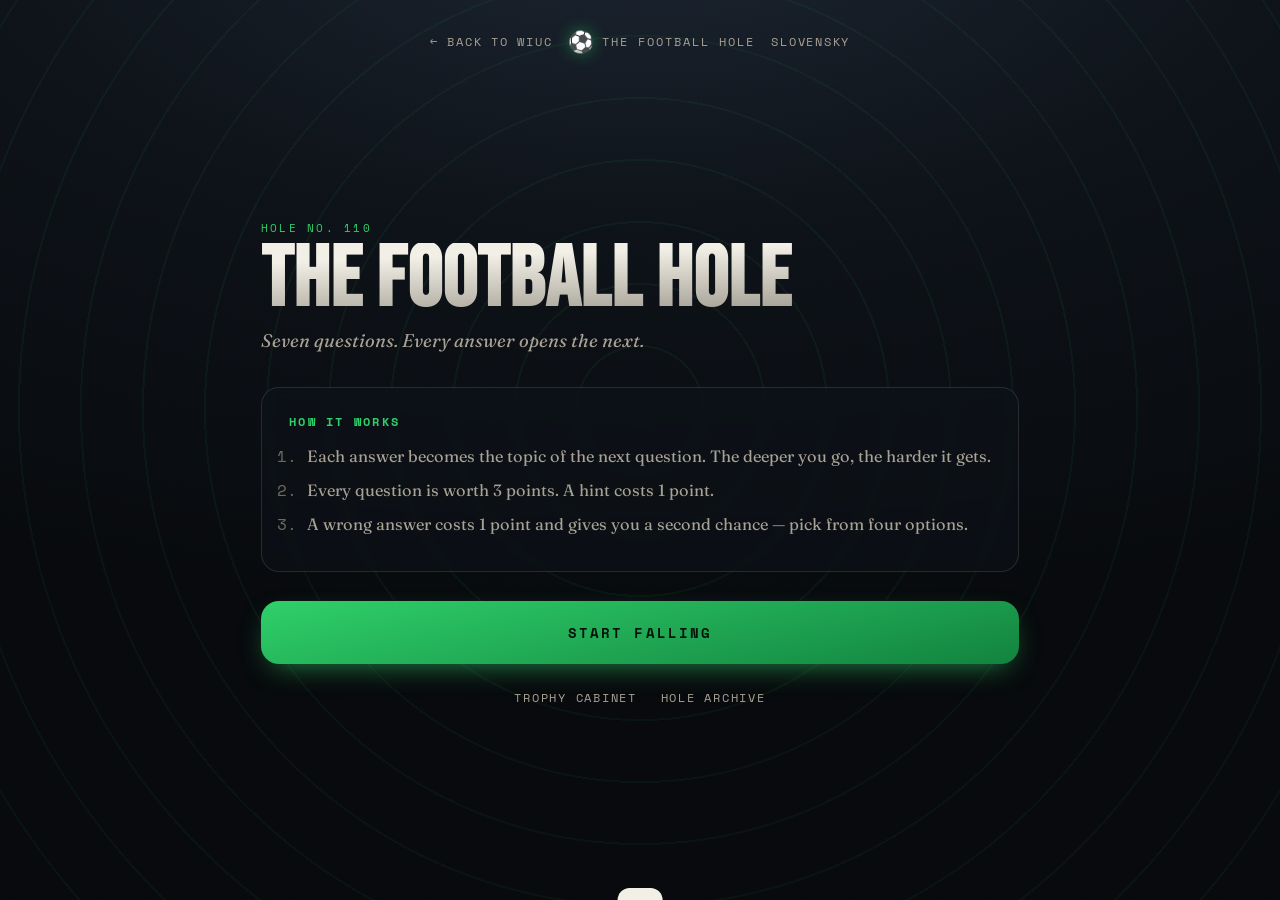
==== hra/index.html @ 608c359f "Open WIUC first and move the football game to /hra/ The site root now redirects to the WIUC helper, " ====
<!DOCTYPE html>
<html lang="en">
<head>
<meta charset="utf-8">
<meta name="viewport" content="width=device-width, initial-scale=1, viewport-fit=cover">
<title>Futbalová nora</title>
<meta name="description" content="Seven football trivia questions. Every answer opens the next.">
<link rel="icon" href="data:image/svg+xml,<svg xmlns='http://www.w3.org/2000/svg' viewBox='0 0 100 100'><text y='.9em' font-size='90'>⚽</text></svg>">
<link rel="preconnect" href="https://fonts.googleapis.com">
<link rel="preconnect" href="https://fonts.gstatic.com" crossorigin>
<link href="https://fonts.googleapis.com/css2?family=Bebas+Neue&family=Fraunces:opsz,wght@9..144,400;9..144,600&family=Space+Mono:wght@400;700&display=swap" rel="stylesheet">
<link rel="stylesheet" href="css/styles.css">
</head>
<body>

<div class="tunnel" aria-hidden="true">
  <div class="tunnel__rings"></div>
  <div class="tunnel__grain"></div>
</div>

<header class="topbar">
  <a class="linkbtn topbar__back" href="../wiuc/" data-i18n="backToWiuc">← Späť na WIUC</a>
  <div class="topbar__brand">
    <span class="topbar__ball">⚽</span>
    <span class="topbar__name" data-i18n="appName">Futbalová nora</span>
  </div>
  <button type="button" class="linkbtn" id="lang-toggle" data-i18n="langLabel">English</button>
</header>

<main id="app">

  <!-- INTRO -->
  <section class="screen screen--intro" id="screen-intro">
    <p class="eyebrow" id="intro-number">Nora č. 1</p>
    <h1 class="title" data-i18n="appName">Futbalová nora</h1>
    <p class="tagline" data-i18n="tagline">Sedem otázok. Každá odpoveď otvára ďalšiu.</p>

    <div class="rules">
      <h2 class="rules__title" data-i18n="howToTitle">Ako sa to hrá</h2>
      <ol class="rules__list">
        <li data-i18n="howTo1"></li>
        <li data-i18n="howTo2"></li>
        <li data-i18n="howTo3"></li>
      </ol>
    </div>

    <p class="notice hidden" id="intro-notice" data-i18n="alreadyPlayed"></p>
    <button type="button" class="btn btn--primary" id="btn-play" data-i18n="play">Padáme dolu</button>

    <div class="introlinks">
      <button type="button" class="linkbtn" id="btn-cabinet-intro" data-i18n="cabinet">Vitrína</button>
      <button type="button" class="linkbtn" id="btn-archive-intro" data-i18n="archive">Archív nôr</button>
    </div>

    <div class="rankstrip hidden" id="intro-rank">
      <span class="rankstrip__badge" id="intro-rank-name"></span>
      <span class="rankstrip__streak" id="intro-streak"></span>
    </div>
  </section>

  <!-- QUESTION -->
  <section class="screen screen--question hidden" id="screen-question">
    <div class="depth" id="depth" aria-hidden="true"></div>
    <p class="depth__label"><span data-i18n="depth">Hĺbka</span> <span id="depth-count">1/7</span></p>

    <div class="card" id="question-card">
      <p class="topic"><span class="topic__label" data-i18n="topicLabel">Téma</span><span class="topic__value" id="topic-value"></span></p>
      <h2 class="question" id="question-text"></h2>

      <p class="hintbox hidden" id="hint-box"><span class="hintbox__label" data-i18n="hintLabel">Nápoveda:</span> <span id="hint-text"></span></p>

      <form class="answerform" id="answer-form" autocomplete="off">
        <input type="text" class="answerform__input" id="answer-input" autocomplete="off" autocorrect="off" autocapitalize="off" spellcheck="false">
        <button type="submit" class="btn btn--primary" id="btn-submit" data-i18n="submit">Potvrdiť</button>
      </form>

      <div class="choices hidden" id="choices"></div>

      <p class="verdict hidden" id="verdict"></p>

      <button type="button" class="linkbtn hidden" id="btn-hint">
        <span data-i18n="hint">Nápoveda</span> <span class="cost" data-i18n="hintCost">−1 bod</span>
      </button>
      <button type="button" class="btn btn--ghost hidden" id="btn-next" data-i18n="next">Ďalej</button>
    </div>
  </section>

  <!-- RESULTS -->
  <section class="screen screen--results hidden" id="screen-results">
    <p class="eyebrow" id="results-number"></p>
    <h1 class="title title--sm" data-i18n="resultsTitle">Vynoril si sa</h1>

    <p class="score"><span id="score-value">0</span><span class="score__max">/<span id="score-max">21</span></span></p>
    <p class="praise" id="praise"></p>
    <p class="grid" id="result-grid"></p>

    <div class="unlocks hidden" id="unlocks">
      <p class="unlocks__title" id="unlocks-title"></p>
      <ul class="unlocks__list" id="unlocks-list"></ul>
    </div>

    <div class="rankcard hidden" id="rankcard">
      <div class="rankcard__head">
        <span class="rankcard__label" data-i18n="rankLabel">Hodnosť</span>
        <span class="rankcard__name" id="rank-name"></span>
      </div>
      <div class="rankbar"><span class="rankbar__fill" id="rank-fill"></span></div>
      <p class="rankcard__foot" id="rank-foot"></p>
    </div>

    <p class="countdown hidden" id="countdown">
      <span class="countdown__label" data-i18n="nextHole">Ďalšia nora o</span>
      <span class="countdown__clock" id="countdown-clock">00:00:00</span>
    </p>

    <button type="button" class="btn btn--primary" id="btn-share" data-i18n="share">Zdieľať výsledok</button>

    <div class="stats hidden" id="stats">
      <h2 class="section-title" data-i18n="statsTitle">Štatistiky</h2>
      <dl class="stats__grid">
        <div class="stats__item"><dt data-i18n="statPlayed"></dt><dd id="stat-played">0</dd></div>
        <div class="stats__item"><dt data-i18n="statAverage"></dt><dd id="stat-average">0</dd></div>
        <div class="stats__item"><dt data-i18n="statStreak"></dt><dd id="stat-streak">0</dd></div>
        <div class="stats__item"><dt data-i18n="statPerfect"></dt><dd id="stat-perfect">0</dd></div>
      </dl>
    </div>

    <h2 class="section-title" data-i18n="recap">Prehľad odpovedí</h2>
    <ol class="recap" id="recap"></ol>

    <div class="introlinks">
      <button type="button" class="linkbtn" id="btn-cabinet-results" data-i18n="cabinet">Vitrína</button>
      <button type="button" class="linkbtn" id="btn-archive-results" data-i18n="playAnother">Zahrať si inú</button>
    </div>
  </section>

  <!-- TROPHY CABINET -->
  <section class="screen screen--cabinet hidden" id="screen-cabinet">
    <h1 class="title title--sm" data-i18n="cabinetTitle">Tvoja vitrína</h1>

    <div class="rankcard rankcard--big" id="cabinet-rankcard">
      <div class="rankcard__head">
        <span class="rankcard__label" data-i18n="careerTitle">Kariéra</span>
        <span class="rankcard__name" id="cabinet-rank-name"></span>
      </div>
      <div class="rankbar"><span class="rankbar__fill" id="cabinet-rank-fill"></span></div>
      <p class="rankcard__foot" id="cabinet-rank-foot"></p>
    </div>

    <h2 class="section-title"><span data-i18n="trophies">Trofeje</span> <span id="trophy-count"></span></h2>
    <ul class="trophies" id="trophies"></ul>

    <button type="button" class="linkbtn linkbtn--block" id="btn-cabinet-back" data-i18n="back">Späť</button>
  </section>

  <!-- ARCHIVE -->
  <section class="screen screen--archive hidden" id="screen-archive">
    <h1 class="title title--sm" data-i18n="archiveTitle">Vyber si noru</h1>
    <p class="tagline" data-i18n="archiveNote"></p>
    <ul class="archive" id="archive-list"></ul>
    <button type="button" class="linkbtn linkbtn--block" id="btn-archive-back" data-i18n="back">Späť</button>
  </section>

</main>

<div class="toast" id="toast" role="status" aria-live="polite"></div>

<script src="data/puzzles.js"></script>
<script src="js/i18n.js"></script>
<script src="js/answers.js"></script>
<script src="js/daily.js"></script>
<script src="js/storage.js"></script>
<script src="js/share.js"></script>
<script src="js/game.js"></script>
<script src="js/awards.js"></script>
<script src="js/main.js"></script>
</body>
</html>
---- hra/css/styles.css ----
/* Futbalová nora — dark tunnel theme, mobile first. */

:root {
  --ink: #f2efe6;
  --ink-dim: #a8a294;
  --ink-faint: #6f6a5e;
  --pitch: #2fd06a;
  --pitch-deep: #12833f;
  --clay: #e8623c;
  --gold: #f5c542;
  --void: #07090c;
  --soil: #0e1319;
  --soil-lift: #151b23;
  --line: rgba(242, 239, 230, 0.12);
  --line-strong: rgba(242, 239, 230, 0.28);

  --display: 'Bebas Neue', 'Haettenschweiler', 'Arial Narrow', sans-serif;
  --serif: 'Fraunces', Georgia, 'Times New Roman', serif;
  --mono: 'Space Mono', ui-monospace, 'Courier New', monospace;

  --gutter: 1.25rem;
  --radius: 14px;
}

* { box-sizing: border-box; }

html, body {
  margin: 0;
  padding: 0;
  min-height: 100%;
}

body {
  background: var(--void);
  color: var(--ink);
  font-family: var(--serif);
  font-size: 17px;
  line-height: 1.55;
  -webkit-font-smoothing: antialiased;
  overflow-x: hidden;
}

.hidden { display: none !important; }

/* --- Tunnel backdrop --------------------------------------------------- */

.tunnel {
  position: fixed;
  inset: 0;
  z-index: 0;
  pointer-events: none;
  background:
    radial-gradient(120% 80% at 50% -10%, #1b2430 0%, #0d1218 45%, var(--void) 100%);
}

/* Concentric rings receding toward a vanishing point at the top. */
.tunnel__rings {
  position: absolute;
  left: 50%;
  top: -14vh;
  width: 190vmax;
  height: 190vmax;
  transform: translateX(-50%);
  background: repeating-radial-gradient(
    circle at 50% 22%,
    rgba(47, 208, 106, 0.055) 0 2px,
    transparent 2px 62px
  );
  mask-image: radial-gradient(circle at 50% 22%, #000 0%, #000 34%, transparent 72%);
  -webkit-mask-image: radial-gradient(circle at 50% 22%, #000 0%, #000 34%, transparent 72%);
  animation: drift 34s linear infinite;
}

@keyframes drift {
  from { transform: translateX(-50%) scale(1); }
  to { transform: translateX(-50%) scale(1.28); }
}

.tunnel__grain {
  position: absolute;
  inset: 0;
  opacity: 0.28;
  mix-blend-mode: overlay;
  background-image: url("data:image/svg+xml,%3Csvg xmlns='http://www.w3.org/2000/svg' width='140' height='140'%3E%3Cfilter id='n'%3E%3CfeTurbulence type='fractalNoise' baseFrequency='0.85' numOctaves='3'/%3E%3C/filter%3E%3Crect width='140' height='140' filter='url(%23n)' opacity='0.5'/%3E%3C/svg%3E");
}

/* --- Chrome ------------------------------------------------------------ */

.topbar {
  position: relative;
  z-index: 2;
  display: flex;
  align-items: center;
  justify-content: space-between;
  gap: 1rem;
  padding: 0.9rem var(--gutter);
  max-width: 34rem;
  margin: 0 auto;
}

.topbar__back {
  text-decoration: none;
  white-space: nowrap;
}

.topbar__brand {
  display: flex;
  align-items: center;
  gap: 0.5rem;
}

.topbar__ball {
  font-size: 1.05rem;
  filter: drop-shadow(0 0 8px rgba(47, 208, 106, 0.45));
}

.topbar__name {
  font-family: var(--mono);
  font-size: 0.7rem;
  letter-spacing: 0.16em;
  text-transform: uppercase;
  color: var(--ink-dim);
}

#app {
  position: relative;
  z-index: 1;
  max-width: 34rem;
  margin: 0 auto;
  padding: 0 var(--gutter) 5rem;
}

.screen {
  animation: rise 0.5s cubic-bezier(0.2, 0.8, 0.3, 1) both;
}

@keyframes rise {
  from { opacity: 0; transform: translateY(22px); }
  to { opacity: 1; transform: none; }
}

/* --- Typography -------------------------------------------------------- */

.eyebrow {
  font-family: var(--mono);
  font-size: 0.7rem;
  letter-spacing: 0.2em;
  text-transform: uppercase;
  color: var(--pitch);
  margin: 1.5rem 0 0.4rem;
}

.title {
  font-family: var(--display);
  font-size: clamp(3.2rem, 17vw, 5.4rem);
  line-height: 0.86;
  letter-spacing: 0.01em;
  margin: 0 0 0.6rem;
  text-transform: uppercase;
  background: linear-gradient(178deg, var(--ink) 20%, var(--ink-faint) 130%);
  -webkit-background-clip: text;
  background-clip: text;
  color: transparent;
}

.title--sm { font-size: clamp(2.4rem, 12vw, 3.6rem); }

.tagline {
  font-size: 1.02rem;
  font-style: italic;
  color: var(--ink-dim);
  margin: 0 0 2rem;
  max-width: 26rem;
}

.section-title {
  font-family: var(--mono);
  font-size: 0.72rem;
  letter-spacing: 0.18em;
  text-transform: uppercase;
  color: var(--ink-faint);
  margin: 2.4rem 0 0.8rem;
  padding-bottom: 0.5rem;
  border-bottom: 1px solid var(--line);
}

/* --- Buttons ----------------------------------------------------------- */

.btn {
  display: block;
  width: 100%;
  min-height: 3.25rem;
  padding: 0.85rem 1.4rem;
  border: 0;
  border-radius: var(--radius);
  font-family: var(--mono);
  font-size: 0.82rem;
  font-weight: 700;
  letter-spacing: 0.14em;
  text-transform: uppercase;
  cursor: pointer;
  transition: transform 0.14s ease, box-shadow 0.2s ease, background 0.2s ease;
}

.btn--primary {
  background: linear-gradient(168deg, var(--pitch) 0%, var(--pitch-deep) 100%);
  color: #04140a;
  box-shadow: 0 10px 30px -12px rgba(47, 208, 106, 0.75);
}

.btn--primary:hover { transform: translateY(-2px); }
.btn--primary:active { transform: translateY(1px); }

.btn--ghost {
  background: transparent;
  color: var(--ink);
  border: 1px solid var(--line-strong);
}

.btn--ghost:hover { background: rgba(242, 239, 230, 0.06); }

.linkbtn {
  display: inline-flex;
  align-items: center;
  gap: 0.4rem;
  background: none;
  border: 0;
  padding: 0.6rem 0;
  color: var(--ink-dim);
  font-family: var(--mono);
  font-size: 0.72rem;
  letter-spacing: 0.14em;
  text-transform: uppercase;
  cursor: pointer;
  border-bottom: 1px solid transparent;
  transition: color 0.18s ease, border-color 0.18s ease;
}

.linkbtn:hover { color: var(--ink); border-bottom-color: var(--pitch); }

.linkbtn--block {
  display: block;
  width: 100%;
  margin-top: 1.1rem;
  text-align: center;
}

.cost { color: var(--clay); }

/* --- Intro ------------------------------------------------------------- */

.rules {
  border: 1px solid var(--line);
  border-radius: var(--radius);
  padding: 1.15rem 1.25rem 1.25rem;
  background: rgba(14, 19, 25, 0.6);
  backdrop-filter: blur(3px);
  margin-bottom: 1.8rem;
}

.rules__title {
  font-family: var(--mono);
  font-size: 0.7rem;
  letter-spacing: 0.18em;
  text-transform: uppercase;
  color: var(--pitch);
  margin: 0 0 0.75rem;
}

.rules__list {
  margin: 0;
  padding-left: 1.1rem;
  color: var(--ink-dim);
  font-size: 0.95rem;
}

.rules__list li { margin-bottom: 0.55rem; }
.rules__list li::marker { color: var(--ink-faint); font-family: var(--mono); }

.notice {
  font-family: var(--mono);
  font-size: 0.75rem;
  color: var(--gold);
  border-left: 2px solid var(--gold);
  padding-left: 0.75rem;
  margin-bottom: 1.2rem;
}

/* --- Depth meter ------------------------------------------------------- */

.depth {
  display: flex;
  gap: 5px;
  margin: 1.6rem 0 0.5rem;
}

.depth__seg {
  flex: 1;
  height: 4px;
  border-radius: 2px;
  background: rgba(242, 239, 230, 0.1);
  transition: background 0.35s ease, box-shadow 0.35s ease;
}

.depth__seg.is-past { background: var(--pitch-deep); }

.depth__seg.is-now {
  background: var(--pitch);
  box-shadow: 0 0 14px rgba(47, 208, 106, 0.7);
}

.depth__label {
  font-family: var(--mono);
  font-size: 0.66rem;
  letter-spacing: 0.18em;
  text-transform: uppercase;
  color: var(--ink-faint);
  margin: 0 0 1.4rem;
}

/* --- Question card ----------------------------------------------------- */

.card {
  position: relative;
  border: 1px solid var(--line);
  border-radius: var(--radius);
  background: linear-gradient(180deg, var(--soil-lift) 0%, var(--soil) 100%);
  padding: 1.4rem 1.25rem 1.5rem;
  box-shadow: 0 26px 60px -30px rgba(0, 0, 0, 0.95);
}

.card--good { animation: pulse-good 0.6s ease; }
.card--bad { animation: shake 0.45s ease; }

@keyframes pulse-good {
  0% { box-shadow: 0 0 0 0 rgba(47, 208, 106, 0.5); }
  100% { box-shadow: 0 0 0 26px rgba(47, 208, 106, 0); }
}

@keyframes shake {
  0%, 100% { transform: translateX(0); }
  20% { transform: translateX(-9px); }
  40% { transform: translateX(8px); }
  60% { transform: translateX(-5px); }
  80% { transform: translateX(3px); }
}

.topic {
  display: flex;
  flex-wrap: wrap;
  align-items: baseline;
  gap: 0.5rem;
  margin: 0 0 0.85rem;
}

.topic__label {
  font-family: var(--mono);
  font-size: 0.6rem;
  letter-spacing: 0.18em;
  text-transform: uppercase;
  color: var(--ink-faint);
}

.topic__value {
  font-family: var(--mono);
  font-size: 0.74rem;
  letter-spacing: 0.05em;
  color: var(--gold);
  border: 1px solid rgba(245, 197, 66, 0.35);
  border-radius: 999px;
  padding: 0.2rem 0.7rem;
  background: rgba(245, 197, 66, 0.08);
}

.question {
  font-family: var(--serif);
  font-weight: 600;
  font-size: 1.32rem;
  line-height: 1.34;
  margin: 0 0 1.25rem;
  text-wrap: balance;
}

.hintbox {
  font-size: 0.92rem;
  color: var(--ink-dim);
  border-left: 2px solid var(--gold);
  padding: 0.15rem 0 0.15rem 0.8rem;
  margin: 0 0 1.15rem;
  animation: rise 0.3s ease both;
}

.hintbox__label {
  font-family: var(--mono);
  font-size: 0.66rem;
  letter-spacing: 0.14em;
  text-transform: uppercase;
  color: var(--gold);
  margin-right: 0.35rem;
}

.answerform { display: grid; gap: 0.65rem; }

.answerform__input {
  width: 100%;
  min-height: 3.25rem;
  padding: 0.8rem 1rem;
  border-radius: var(--radius);
  border: 1px solid var(--line-strong);
  background: rgba(7, 9, 12, 0.75);
  color: var(--ink);
  font-family: var(--serif);
  font-size: 1.05rem;
  transition: border-color 0.18s ease, box-shadow 0.18s ease;
}

.answerform__input::placeholder { color: var(--ink-faint); font-style: italic; }

.answerform__input:focus {
  outline: none;
  border-color: var(--pitch);
  box-shadow: 0 0 0 3px rgba(47, 208, 106, 0.16);
}

.choices { display: grid; gap: 0.55rem; }

.choice {
  width: 100%;
  min-height: 3.1rem;
  text-align: left;
  padding: 0.75rem 1rem;
  border-radius: var(--radius);
  border: 1px solid var(--line-strong);
  background: rgba(7, 9, 12, 0.6);
  color: var(--ink);
  font-family: var(--serif);
  font-size: 1rem;
  cursor: pointer;
  transition: border-color 0.16s ease, background 0.16s ease, transform 0.16s ease;
}

.choice:hover {
  border-color: var(--pitch);
  background: rgba(47, 208, 106, 0.09);
  transform: translateX(3px);
}

.verdict {
  font-family: var(--mono);
  font-size: 0.8rem;
  letter-spacing: 0.04em;
  margin: 1.1rem 0 0;
  animation: rise 0.3s ease both;
}

.verdict--good { color: var(--pitch); }
.verdict--warn { color: var(--gold); }
.verdict--bad { color: var(--clay); }

.card .linkbtn { margin-top: 0.9rem; }
.card .btn--ghost { margin-top: 1.1rem; }

/* --- Falling transition ------------------------------------------------ */

.is-falling #app { animation: fall 0.48s cubic-bezier(0.55, 0, 0.8, 0.35) both; }
.is-falling .tunnel__rings { animation: rush 0.48s ease-in both; }

@keyframes fall {
  0% { opacity: 1; transform: none; }
  100% { opacity: 0; transform: translateY(-52px) scale(0.94); }
}

@keyframes rush {
  0% { transform: translateX(-50%) scale(1); }
  100% { transform: translateX(-50%) scale(1.5); }
}

/* --- Results ----------------------------------------------------------- */

.score {
  font-family: var(--display);
  font-size: clamp(4.5rem, 26vw, 7.5rem);
  line-height: 0.9;
  margin: 0.4rem 0 0.2rem;
  color: var(--pitch);
  text-shadow: 0 0 46px rgba(47, 208, 106, 0.4);
}

.score__max {
  font-size: 0.32em;
  color: var(--ink-faint);
  text-shadow: none;
  letter-spacing: 0.02em;
}

.praise {
  font-style: italic;
  color: var(--ink-dim);
  margin: 0 0 1rem;
}

.grid {
  font-size: 1.5rem;
  letter-spacing: 0.16em;
  margin: 0 0 1.8rem;
}

.stats__grid {
  display: grid;
  grid-template-columns: repeat(4, 1fr);
  gap: 0.5rem;
  margin: 0;
}

.stats__item {
  text-align: center;
  border: 1px solid var(--line);
  border-radius: 10px;
  padding: 0.7rem 0.3rem;
  background: rgba(14, 19, 25, 0.6);
}

.stats__item dt {
  font-family: var(--mono);
  font-size: 0.56rem;
  letter-spacing: 0.12em;
  text-transform: uppercase;
  color: var(--ink-faint);
}

.stats__item dd {
  margin: 0.25rem 0 0;
  font-family: var(--display);
  font-size: 1.75rem;
  line-height: 1;
  color: var(--ink);
}

.recap { list-style: none; margin: 0; padding: 0; }

.recap__item {
  border-left: 2px solid var(--pitch);
  padding: 0.15rem 0 0.15rem 0.85rem;
  margin-bottom: 1.15rem;
}

.recap__item.is-missed { border-left-color: var(--clay); }

.recap__q {
  margin: 0 0 0.25rem;
  font-size: 0.94rem;
  color: var(--ink-dim);
}

.recap__a {
  margin: 0;
  font-family: var(--display);
  font-size: 1.5rem;
  line-height: 1.1;
  letter-spacing: 0.02em;
}

.recap__pts {
  font-family: var(--mono);
  font-size: 0.62rem;
  letter-spacing: 0.12em;
  text-transform: uppercase;
  color: var(--ink-faint);
}

/* --- Rank, trophies, countdown ----------------------------------------- */

.introlinks {
  display: flex;
  gap: 1.5rem;
  justify-content: center;
  margin-top: 0.9rem;
}

.rankstrip {
  display: flex;
  align-items: center;
  justify-content: center;
  gap: 0.8rem;
  margin-top: 1.6rem;
  padding-top: 1.2rem;
  border-top: 1px solid var(--line);
}

.rankstrip__badge {
  font-family: var(--mono);
  font-size: 0.7rem;
  letter-spacing: 0.14em;
  text-transform: uppercase;
  color: var(--gold);
  border: 1px solid rgba(245, 197, 66, 0.35);
  border-radius: 999px;
  padding: 0.25rem 0.8rem;
  background: rgba(245, 197, 66, 0.08);
}

.rankstrip__streak {
  font-family: var(--mono);
  font-size: 0.72rem;
  letter-spacing: 0.08em;
  color: var(--clay);
}

.unlocks {
  border: 1px solid rgba(245, 197, 66, 0.4);
  border-radius: var(--radius);
  background: rgba(245, 197, 66, 0.07);
  padding: 1rem 1.15rem;
  margin-bottom: 1.3rem;
  animation: rise 0.45s ease both;
}

.unlocks__title {
  font-family: var(--mono);
  font-size: 0.7rem;
  letter-spacing: 0.18em;
  text-transform: uppercase;
  color: var(--gold);
  margin: 0 0 0.7rem;
}

.unlocks__list { list-style: none; margin: 0; padding: 0; }

.unlocks__item {
  display: flex;
  align-items: center;
  gap: 0.7rem;
  margin-bottom: 0.4rem;
}

.unlocks__item:last-child { margin-bottom: 0; }

.unlocks__icon {
  font-size: 1.4rem;
  animation: pop 0.5s cubic-bezier(0.2, 1.4, 0.4, 1) both;
}

@keyframes pop {
  from { transform: scale(0.2) rotate(-25deg); opacity: 0; }
  to { transform: none; opacity: 1; }
}

.unlocks__name {
  font-family: var(--display);
  font-size: 1.4rem;
  letter-spacing: 0.03em;
}

.rankcard {
  border: 1px solid var(--line);
  border-radius: var(--radius);
  background: rgba(14, 19, 25, 0.7);
  padding: 1.05rem 1.15rem 1.15rem;
  margin-bottom: 1.3rem;
}

.rankcard--up {
  border-color: var(--pitch);
  box-shadow: 0 0 32px -12px rgba(47, 208, 106, 0.8);
}

.rankcard--big { margin: 1.6rem 0 0.5rem; }

.rankcard__head {
  display: flex;
  align-items: baseline;
  justify-content: space-between;
  gap: 0.8rem;
  margin-bottom: 0.7rem;
}

.rankcard__label {
  font-family: var(--mono);
  font-size: 0.62rem;
  letter-spacing: 0.18em;
  text-transform: uppercase;
  color: var(--ink-faint);
}

.rankcard__name {
  font-family: var(--display);
  font-size: 1.7rem;
  line-height: 1;
  letter-spacing: 0.03em;
  color: var(--gold);
}

.rankbar {
  height: 6px;
  border-radius: 3px;
  background: rgba(242, 239, 230, 0.1);
  overflow: hidden;
}

.rankbar__fill {
  display: block;
  height: 100%;
  width: 0;
  border-radius: 3px;
  background: linear-gradient(90deg, var(--pitch-deep), var(--pitch));
  transition: width 0.8s cubic-bezier(0.2, 0.8, 0.3, 1);
}

.rankcard__foot {
  margin: 0.6rem 0 0;
  font-family: var(--mono);
  font-size: 0.66rem;
  letter-spacing: 0.06em;
  color: var(--ink-dim);
}

.countdown {
  display: flex;
  align-items: baseline;
  justify-content: center;
  gap: 0.6rem;
  margin: 0 0 1.4rem;
}

.countdown__label {
  font-family: var(--mono);
  font-size: 0.66rem;
  letter-spacing: 0.16em;
  text-transform: uppercase;
  color: var(--ink-faint);
}

.countdown__clock {
  font-family: var(--mono);
  font-size: 1.05rem;
  font-weight: 700;
  letter-spacing: 0.08em;
  color: var(--pitch);
}

.trophies {
  list-style: none;
  margin: 0;
  padding: 0;
  display: grid;
  gap: 0.6rem;
}

.trophy {
  display: flex;
  align-items: flex-start;
  gap: 0.9rem;
  border: 1px solid var(--line);
  border-radius: var(--radius);
  background: rgba(14, 19, 25, 0.7);
  padding: 0.85rem 1rem;
}

.trophy.is-locked { opacity: 0.45; }

.trophy__icon {
  font-size: 1.6rem;
  line-height: 1.2;
  flex: 0 0 auto;
}

.trophy__body { min-width: 0; }

.trophy__name {
  margin: 0 0 0.15rem;
  font-family: var(--display);
  font-size: 1.35rem;
  line-height: 1.1;
  letter-spacing: 0.03em;
}

.trophy__desc {
  margin: 0;
  font-size: 0.88rem;
  color: var(--ink-dim);
}

/* --- Archive ----------------------------------------------------------- */

.archive { list-style: none; margin: 1.5rem 0 0; padding: 0; }
.archive li { margin-bottom: 0.6rem; }

.archive__item {
  width: 100%;
  text-align: left;
  padding: 1rem 1.1rem;
  border-radius: var(--radius);
  border: 1px solid var(--line);
  background: rgba(14, 19, 25, 0.7);
  color: var(--ink);
  font-family: var(--display);
  font-size: 1.4rem;
  letter-spacing: 0.03em;
  cursor: pointer;
  transition: border-color 0.16s ease, transform 0.16s ease, background 0.16s ease;
}

.archive__item:hover {
  border-color: var(--pitch);
  background: rgba(47, 208, 106, 0.08);
  transform: translateX(4px);
}

/* --- Toast ------------------------------------------------------------- */

.toast {
  position: fixed;
  left: 50%;
  bottom: 1.5rem;
  transform: translate(-50%, 150%);
  z-index: 5;
  padding: 0.75rem 1.4rem;
  border-radius: 999px;
  background: var(--ink);
  color: var(--void);
  font-family: var(--mono);
  font-size: 0.72rem;
  letter-spacing: 0.12em;
  text-transform: uppercase;
  transition: transform 0.32s cubic-bezier(0.2, 0.9, 0.3, 1.2);
  pointer-events: none;
}

.toast--on { transform: translate(-50%, 0); }

/* --- Focus & motion ---------------------------------------------------- */

:focus-visible {
  outline: 2px solid var(--pitch);
  outline-offset: 3px;
}

@media (prefers-reduced-motion: reduce) {
  *, *::before, *::after {
    animation-duration: 0.001ms !important;
    animation-iteration-count: 1 !important;
    transition-duration: 0.001ms !important;
  }
}

/* --- Larger screens ---------------------------------------------------- */

@media (min-width: 40rem) {
  body { font-size: 18px; }
  .topbar, #app { max-width: 38rem; }
  .card { padding: 1.75rem 1.6rem 1.85rem; }
  .question { font-size: 1.55rem; }
}

/* On a desktop the mobile column looks marooned, so the whole thing scales
   up rather than just sitting in the middle of a lot of nothing. */
@media (min-width: 64rem) {
  :root { --gutter: 2rem; --radius: 18px; }

  body { font-size: 20px; }
  .topbar { max-width: 52rem; padding-top: 1.4rem; }
  #app { max-width: 52rem; padding-bottom: 4rem; }

  .topbar__ball { font-size: 1.3rem; }
  .topbar__name, .linkbtn { font-size: 0.78rem; }

  .card { padding: 2.5rem 2.5rem 2.75rem; }
  .question { font-size: 2rem; }
  .topic__value { font-size: 0.85rem; padding: 0.28rem 0.9rem; }
  .topic__label { font-size: 0.68rem; }
  .hintbox { font-size: 1.02rem; padding-left: 1rem; }

  .answerform { gap: 0.85rem; }
  .answerform__input { min-height: 3.9rem; font-size: 1.22rem; padding: 0.9rem 1.2rem; }
  .btn { min-height: 3.9rem; font-size: 0.9rem; }
  .choice { min-height: 3.7rem; font-size: 1.14rem; padding: 0.9rem 1.2rem; }
  .verdict { font-size: 0.92rem; }

  .depth { gap: 7px; margin-top: 0; }
  .depth__seg { height: 5px; }
  .depth__label { font-size: 0.74rem; }

  .tagline { font-size: 1.15rem; }
  .rules { padding: 1.5rem 1.7rem 1.6rem; }
  .rules__list { font-size: 1.02rem; }
  .rules__title, .section-title { font-size: 0.78rem; }

  .grid { font-size: 2rem; }
  .stats__item { padding: 0.9rem 0.4rem; }
  .stats__item dt { font-size: 0.64rem; }
  .stats__item dd { font-size: 2.1rem; }
  .recap__q { font-size: 1.02rem; }
  .recap__a { font-size: 1.75rem; }
  .archive__item { font-size: 1.65rem; padding: 1.2rem 1.4rem; }

  .rankcard__name { font-size: 2rem; }
  .countdown__clock { font-size: 1.25rem; }
  .trophies { grid-template-columns: 1fr 1fr; }
  .trophy__name { font-size: 1.45rem; }
  .unlocks__name { font-size: 1.6rem; }
  .unlocks__icon { font-size: 1.7rem; }
}

/* Vertical centring only where there is genuinely room for it. The auto
   margins collapse to zero once a screen outgrows the viewport, so long
   pages (results, archive) still scroll from the top instead of clipping. */
@media (min-width: 64rem) and (min-height: 46rem) {
  body { display: flex; flex-direction: column; min-height: 100vh; }
  #app { flex: 1 1 auto; display: flex; flex-direction: column; }
  .screen { margin-top: auto; margin-bottom: auto; width: 100%; }
}

@media (min-width: 90rem) {
  body { font-size: 21px; }
  .topbar, #app { max-width: 58rem; }
  .question { font-size: 2.3rem; }
  .card { padding: 3rem 3rem 3.2rem; }
}
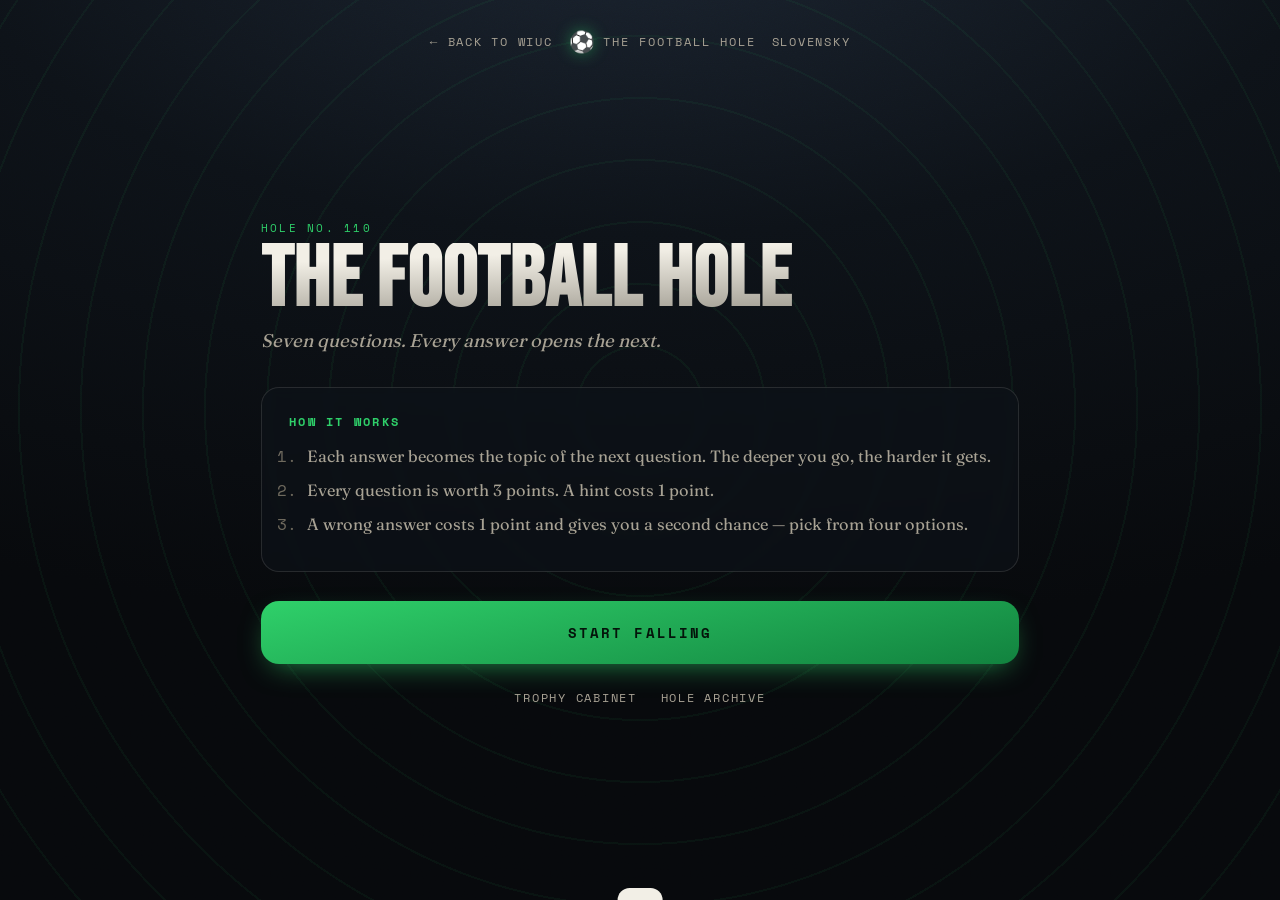
==== commit 7d0ee068: "Self-host fonts, shorten player names and add a privacy page - Serve Work Sans and the game fonts fr" ====
--- a/hra/index.html
+++ b/hra/index.html
@@ -6,9 +6,7 @@
 <title>Futbalová nora</title>
 <meta name="description" content="Seven football trivia questions. Every answer opens the next.">
 <link rel="icon" href="data:image/svg+xml,<svg xmlns='http://www.w3.org/2000/svg' viewBox='0 0 100 100'><text y='.9em' font-size='90'>⚽</text></svg>">
-<link rel="preconnect" href="https://fonts.googleapis.com">
-<link rel="preconnect" href="https://fonts.gstatic.com" crossorigin>
-<link href="https://fonts.googleapis.com/css2?family=Bebas+Neue&family=Fraunces:opsz,wght@9..144,400;9..144,600&family=Space+Mono:wght@400;700&display=swap" rel="stylesheet">
+<link rel="stylesheet" href="css/fonts.css">
 <link rel="stylesheet" href="css/styles.css">
 </head>
 <body>
@@ -19,7 +17,7 @@
 </div>
 
 <header class="topbar">
-  <a class="linkbtn topbar__back" href="../wiuc/" data-i18n="backToWiuc">← Späť na WIUC</a>
+  <a class="linkbtn topbar__back" href="../" data-i18n="backToWiuc">← Späť na WIUC</a>
   <div class="topbar__brand">
     <span class="topbar__ball">⚽</span>
     <span class="topbar__name" data-i18n="appName">Futbalová nora</span>
--- a/hra/css/fonts.css
+++ b/hra/css/fonts.css
@@ -0,0 +1,91 @@
+/* Self-hosted Google Fonts (SIL Open Font License 1.1). No requests to Google. */
+/* latin-ext */
+@font-face {
+  font-family: 'Bebas Neue';
+  font-style: normal;
+  font-weight: 400;
+  font-display: swap;
+  src: url(../fonts/bebas-neue-latin-ext.woff2) format('woff2');
+  unicode-range: U+0100-02BA, U+02BD-02C5, U+02C7-02CC, U+02CE-02D7, U+02DD-02FF, U+0304, U+0308, U+0329, U+1D00-1DBF, U+1E00-1E9F, U+1EF2-1EFF, U+2020, U+20A0-20AB, U+20AD-20C4, U+2113, U+2C60-2C7F, U+A720-A7FF;
+}
+/* latin */
+@font-face {
+  font-family: 'Bebas Neue';
+  font-style: normal;
+  font-weight: 400;
+  font-display: swap;
+  src: url(../fonts/bebas-neue-latin.woff2) format('woff2');
+  unicode-range: U+0000-00FF, U+0131, U+0152-0153, U+02BB-02BC, U+02C6, U+02DA, U+02DC, U+0304, U+0308, U+0329, U+2000-206F, U+20AC, U+2122, U+2191, U+2193, U+2212, U+2215, U+FEFF, U+FFFD;
+}
+/* latin-ext */
+@font-face {
+  font-family: 'Fraunces';
+  font-style: normal;
+  font-weight: 400;
+  font-display: swap;
+  src: url(../fonts/fraunces-latin-ext.woff2) format('woff2');
+  unicode-range: U+0100-02BA, U+02BD-02C5, U+02C7-02CC, U+02CE-02D7, U+02DD-02FF, U+0304, U+0308, U+0329, U+1D00-1DBF, U+1E00-1E9F, U+1EF2-1EFF, U+2020, U+20A0-20AB, U+20AD-20C4, U+2113, U+2C60-2C7F, U+A720-A7FF;
+}
+/* latin */
+@font-face {
+  font-family: 'Fraunces';
+  font-style: normal;
+  font-weight: 400;
+  font-display: swap;
+  src: url(../fonts/fraunces-latin.woff2) format('woff2');
+  unicode-range: U+0000-00FF, U+0131, U+0152-0153, U+02BB-02BC, U+02C6, U+02DA, U+02DC, U+0304, U+0308, U+0329, U+2000-206F, U+20AC, U+2122, U+2191, U+2193, U+2212, U+2215, U+FEFF, U+FFFD;
+}
+/* latin-ext */
+@font-face {
+  font-family: 'Fraunces';
+  font-style: normal;
+  font-weight: 600;
+  font-display: swap;
+  src: url(../fonts/fraunces-latin-ext.woff2) format('woff2');
+  unicode-range: U+0100-02BA, U+02BD-02C5, U+02C7-02CC, U+02CE-02D7, U+02DD-02FF, U+0304, U+0308, U+0329, U+1D00-1DBF, U+1E00-1E9F, U+1EF2-1EFF, U+2020, U+20A0-20AB, U+20AD-20C4, U+2113, U+2C60-2C7F, U+A720-A7FF;
+}
+/* latin */
+@font-face {
+  font-family: 'Fraunces';
+  font-style: normal;
+  font-weight: 600;
+  font-display: swap;
+  src: url(../fonts/fraunces-latin.woff2) format('woff2');
+  unicode-range: U+0000-00FF, U+0131, U+0152-0153, U+02BB-02BC, U+02C6, U+02DA, U+02DC, U+0304, U+0308, U+0329, U+2000-206F, U+20AC, U+2122, U+2191, U+2193, U+2212, U+2215, U+FEFF, U+FFFD;
+}
+/* latin-ext */
+@font-face {
+  font-family: 'Space Mono';
+  font-style: normal;
+  font-weight: 400;
+  font-display: swap;
+  src: url(../fonts/space-mono-latin-ext.woff2) format('woff2');
+  unicode-range: U+0100-02BA, U+02BD-02C5, U+02C7-02CC, U+02CE-02D7, U+02DD-02FF, U+0304, U+0308, U+0329, U+1D00-1DBF, U+1E00-1E9F, U+1EF2-1EFF, U+2020, U+20A0-20AB, U+20AD-20C4, U+2113, U+2C60-2C7F, U+A720-A7FF;
+}
+/* latin */
+@font-face {
+  font-family: 'Space Mono';
+  font-style: normal;
+  font-weight: 400;
+  font-display: swap;
+  src: url(../fonts/space-mono-latin.woff2) format('woff2');
+  unicode-range: U+0000-00FF, U+0131, U+0152-0153, U+02BB-02BC, U+02C6, U+02DA, U+02DC, U+0304, U+0308, U+0329, U+2000-206F, U+20AC, U+2122, U+2191, U+2193, U+2212, U+2215, U+FEFF, U+FFFD;
+}
+/* latin-ext */
+@font-face {
+  font-family: 'Space Mono';
+  font-style: normal;
+  font-weight: 700;
+  font-display: swap;
+  src: url(../fonts/space-mono-700-latin-ext.woff2) format('woff2');
+  unicode-range: U+0100-02BA, U+02BD-02C5, U+02C7-02CC, U+02CE-02D7, U+02DD-02FF, U+0304, U+0308, U+0329, U+1D00-1DBF, U+1E00-1E9F, U+1EF2-1EFF, U+2020, U+20A0-20AB, U+20AD-20C4, U+2113, U+2C60-2C7F, U+A720-A7FF;
+}
+/* latin */
+@font-face {
+  font-family: 'Space Mono';
+  font-style: normal;
+  font-weight: 700;
+  font-display: swap;
+  src: url(../fonts/space-mono-700-latin.woff2) format('woff2');
+  unicode-range: U+0000-00FF, U+0131, U+0152-0153, U+02BB-02BC, U+02C6, U+02DA, U+02DC, U+0304, U+0308, U+0329, U+2000-206F, U+20AC, U+2122, U+2191, U+2193, U+2212, U+2215, U+FEFF, U+FFFD;
+}
